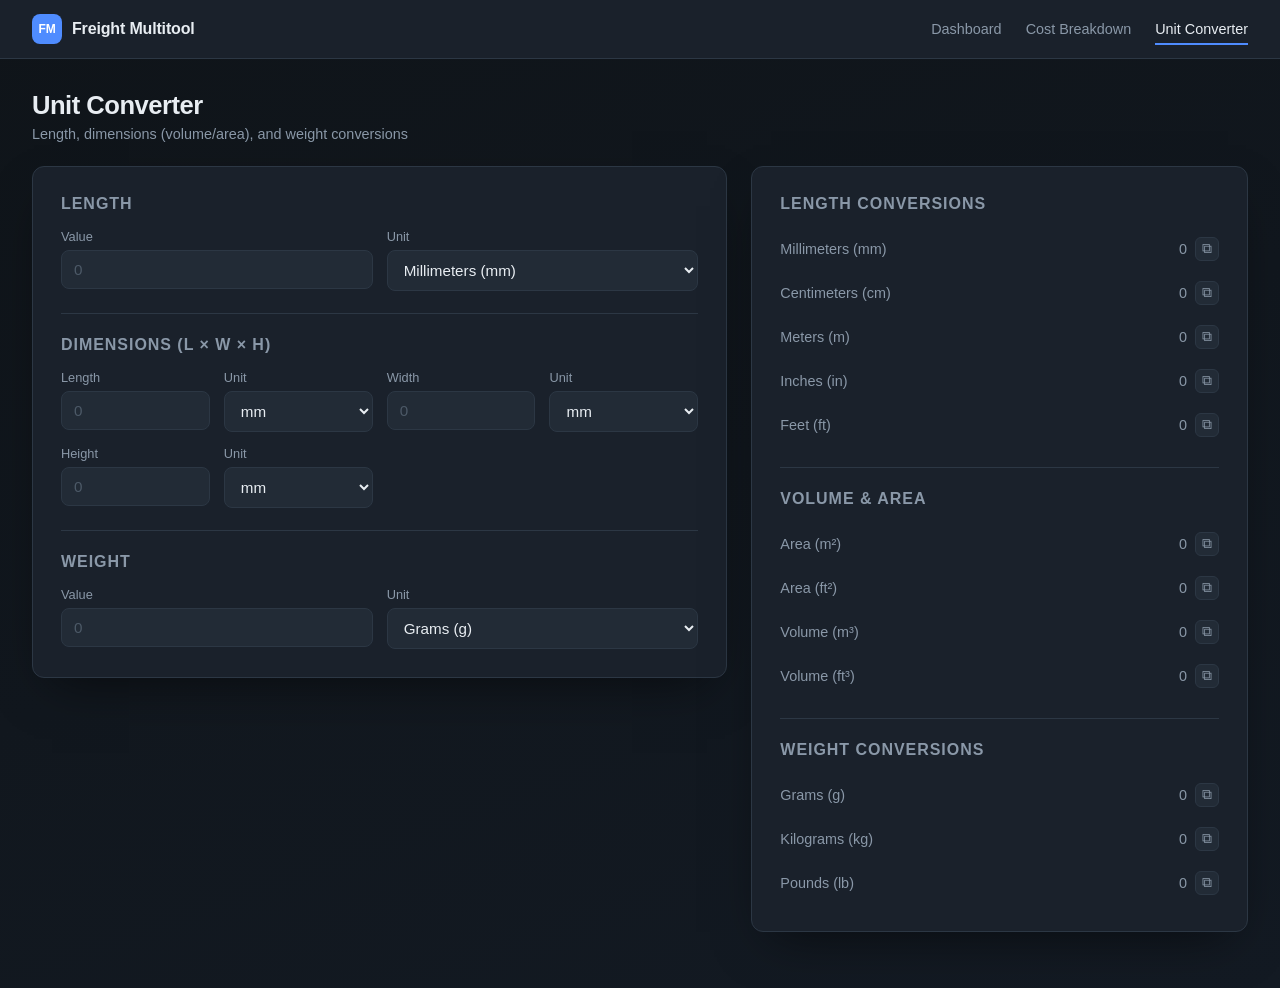
==== convert.html @ 8779c303 "Add dashboard home page and unit converter tool - index.html is now a dashboard with quick-link card" ====
<!DOCTYPE html>
<html lang="en">
<head>
<meta charset="UTF-8">
<meta name="viewport" content="width=device-width, initial-scale=1.0">
<title>Unit Converter</title>
<link rel="stylesheet" href="style.css?v=4">
</head>
<body>
  <nav class="navbar">
    <div class="navbar-brand">
      <a href="index.html" class="navbar-brand-link">
        <span class="navbar-logo">FM</span>
        <span>Freight Multitool</span>
      </a>
    </div>
    <ul class="navbar-links">
      <li><a href="index.html">Dashboard</a></li>
      <li><a href="freight.html">Cost Breakdown</a></li>
      <li><a href="convert.html" class="active">Unit Converter</a></li>
    </ul>
  </nav>

  <div class="app">
    <header class="app-header">
      <h1>Unit Converter</h1>
      <p class="subtitle">Length, dimensions (volume/area), and weight conversions</p>
    </header>

    <main class="layout">
      <section class="card form-card">
        <h2 class="section-title">Length</h2>
        <section class="field-group">
          <div class="field">
            <label for="lengthValue">Value</label>
            <input type="number" id="lengthValue" step="any" placeholder="0">
          </div>
          <div class="field">
            <label for="lengthUnit">Unit</label>
            <select id="lengthUnit">
              <option value="mm">Millimeters (mm)</option>
              <option value="cm">Centimeters (cm)</option>
              <option value="m">Meters (m)</option>
              <option value="in">Inches (in)</option>
              <option value="ft">Feet (ft)</option>
            </select>
          </div>
        </section>

        <hr class="divider">

        <h2 class="section-title">Dimensions (L × W × H)</h2>
        <section class="field-group three-col">
          <div class="field">
            <label for="dimLength">Length</label>
            <input type="number" id="dimLength" step="any" placeholder="0">
          </div>
          <div class="field">
            <label for="dimLengthUnit">Unit</label>
            <select id="dimLengthUnit" class="dim-unit">
              <option value="mm">mm</option>
              <option value="cm">cm</option>
              <option value="m">m</option>
              <option value="in">in</option>
              <option value="ft">ft</option>
            </select>
          </div>
          <div class="field">
            <label for="dimWidth">Width</label>
            <input type="number" id="dimWidth" step="any" placeholder="0">
          </div>
          <div class="field">
            <label for="dimWidthUnit">Unit</label>
            <select id="dimWidthUnit" class="dim-unit">
              <option value="mm">mm</option>
              <option value="cm">cm</option>
              <option value="m">m</option>
              <option value="in">in</option>
              <option value="ft">ft</option>
            </select>
          </div>
          <div class="field">
            <label for="dimHeight">Height</label>
            <input type="number" id="dimHeight" step="any" placeholder="0">
          </div>
          <div class="field">
            <label for="dimHeightUnit">Unit</label>
            <select id="dimHeightUnit" class="dim-unit">
              <option value="mm">mm</option>
              <option value="cm">cm</option>
              <option value="m">m</option>
              <option value="in">in</option>
              <option value="ft">ft</option>
            </select>
          </div>
        </section>

        <hr class="divider">

        <h2 class="section-title">Weight</h2>
        <section class="field-group">
          <div class="field">
            <label for="weightValue">Value</label>
            <input type="number" id="weightValue" step="any" placeholder="0">
          </div>
          <div class="field">
            <label for="weightUnit">Unit</label>
            <select id="weightUnit">
              <option value="g">Grams (g)</option>
              <option value="kg">Kilograms (kg)</option>
              <option value="lb">Pounds (lb)</option>
            </select>
          </div>
        </section>
      </section>

      <section class="card results-card">
        <h2 class="section-title">Length Conversions</h2>
        <section class="results" id="lengthResults"></section>

        <hr class="divider">

        <h2 class="section-title">Volume &amp; Area</h2>
        <section class="results" id="dimResults"></section>

        <hr class="divider">

        <h2 class="section-title">Weight Conversions</h2>
        <section class="results" id="weightResults"></section>
      </section>
    </main>
  </div>

  <script src="convert.js?v=1"></script>
</body>
</html>
---- style.css ----
:root {
  --bg: #0f1419;
  --card-bg: #1a212b;
  --field-bg: #222b36;
  --border: #2c3744;
  --text: #e8edf2;
  --text-dim: #8a98a8;
  --accent: #4f8cff;
  --accent-dim: #335c99;
  --positive: #36c98e;
  --negative: #ef5a6f;
  --radius: 12px;
}

* {
  box-sizing: border-box;
}

body {
  margin: 0;
  min-height: 100vh;
  background: linear-gradient(160deg, #0f1419 0%, #131a23 100%);
  font-family: "Inter", -apple-system, BlinkMacSystemFont, "Segoe UI", sans-serif;
  color: var(--text);
}

.navbar {
  display: flex;
  align-items: center;
  justify-content: space-between;
  padding: 14px 32px;
  background: var(--card-bg);
  border-bottom: 1px solid var(--border);
  position: sticky;
  top: 0;
  z-index: 10;
}

.navbar-brand {
  display: flex;
  align-items: center;
  gap: 10px;
  font-weight: 600;
  letter-spacing: -0.01em;
}

.navbar-brand-link {
  display: flex;
  align-items: center;
  gap: 10px;
  color: var(--text);
  text-decoration: none;
}

.navbar-logo {
  display: inline-flex;
  align-items: center;
  justify-content: center;
  width: 30px;
  height: 30px;
  border-radius: 8px;
  background: var(--accent);
  color: #fff;
  font-size: 0.75rem;
  font-weight: 700;
}

.navbar-links {
  display: flex;
  list-style: none;
  gap: 24px;
  margin: 0;
  padding: 0;
}

.navbar-links a {
  color: var(--text-dim);
  text-decoration: none;
  font-size: 0.9rem;
  padding: 6px 0;
  border-bottom: 2px solid transparent;
  transition: color 0.15s ease, border-color 0.15s ease;
}

.navbar-links a:hover {
  color: var(--text);
}

.navbar-links a.active {
  color: var(--text);
  border-color: var(--accent);
}

.app {
  width: 100%;
  max-width: 1280px;
  margin: 0 auto;
  padding: 32px 32px 56px;
}

.app-header {
  text-align: left;
  margin-bottom: 24px;
}

.app-header h1 {
  font-size: 1.6rem;
  margin: 0 0 6px;
  letter-spacing: -0.02em;
}

.subtitle {
  color: var(--text-dim);
  margin: 0;
  font-size: 0.9rem;
}

.layout {
  display: grid;
  grid-template-columns: minmax(0, 1.4fr) minmax(360px, 1fr);
  gap: 24px;
  align-items: start;
}

.card {
  background: var(--card-bg);
  border: 1px solid var(--border);
  border-radius: var(--radius);
  padding: 28px;
  box-shadow: 0 20px 50px -20px rgba(0, 0, 0, 0.6);
}

.results-card {
  position: sticky;
  top: 88px;
}

.section-title {
  font-size: 1rem;
  text-transform: uppercase;
  letter-spacing: 0.06em;
  color: var(--text-dim);
  margin: 0 0 16px;
}

.subsection-title {
  font-size: 0.85rem;
  color: var(--text-dim);
  margin: 18px 0 10px;
  display: flex;
  align-items: center;
  gap: 8px;
}

.rate-tag {
  background: var(--field-bg);
  border: 1px solid var(--border);
  color: var(--accent);
  padding: 2px 8px;
  border-radius: 100px;
  font-size: 0.75rem;
}

.field-group {
  display: grid;
  grid-template-columns: 1fr 1fr;
  gap: 14px;
}

.field-group.three-col {
  grid-template-columns: repeat(4, 1fr);
}

.field {
  display: flex;
  flex-direction: column;
  gap: 6px;
}

.field label {
  font-size: 0.8rem;
  color: var(--text-dim);
}

.field input,
.field select {
  background: var(--field-bg);
  border: 1px solid var(--border);
  border-radius: 8px;
  padding: 10px 12px;
  color: var(--text);
  font-size: 0.95rem;
  transition: border-color 0.15s ease;
  outline: none;
  width: 100%;
}

.field input:focus,
.field select:focus {
  border-color: var(--accent);
}

.input-with-check {
  display: flex;
  align-items: center;
  gap: 10px;
}

.input-with-check input[type="number"] {
  flex: 1;
}

.check-label {
  display: flex;
  align-items: center;
  gap: 6px;
  font-size: 0.8rem;
  color: var(--text-dim);
  white-space: nowrap;
  cursor: pointer;
  user-select: none;
}

.check-label input[type="checkbox"] {
  width: auto;
  accent-color: var(--accent);
  cursor: pointer;
}

.quick-buttons {
  display: flex;
  gap: 8px;
  margin-top: 4px;
}

.quick-buttons button {
  flex: 1;
  background: var(--field-bg);
  border: 1px solid var(--border);
  color: var(--text-dim);
  border-radius: 8px;
  padding: 7px 0;
  font-size: 0.85rem;
  cursor: pointer;
  transition: border-color 0.15s ease, color 0.15s ease;
}

.quick-buttons button:hover {
  border-color: var(--accent);
  color: var(--text);
}

.quick-buttons button.active {
  border-color: var(--accent);
  background: var(--accent-dim);
  color: var(--text);
}

.field input::placeholder {
  color: #4d5a68;
}

.field[hidden] {
  display: none;
}

.action-buttons {
  display: flex;
  gap: 12px;
  margin-top: 24px;
}

.btn {
  flex: 1;
  padding: 12px 0;
  border-radius: 8px;
  font-size: 0.95rem;
  font-weight: 600;
  cursor: pointer;
  border: 1px solid var(--border);
  transition: border-color 0.15s ease, background 0.15s ease, color 0.15s ease;
}

.btn-secondary {
  background: var(--field-bg);
  color: var(--text-dim);
}

.btn-secondary:hover {
  border-color: var(--negative);
  color: var(--negative);
}

.btn-primary {
  background: var(--accent);
  border-color: var(--accent);
  color: #fff;
}

.btn-primary:hover {
  background: var(--accent-dim);
}

.calc-hint {
  font-size: 0.78rem;
  color: var(--accent);
  min-height: 1em;
}

.calc-hint.error {
  color: var(--negative);
}

.divider {
  border: none;
  border-top: 1px solid var(--border);
  margin: 22px 0;
}

.results {
  display: flex;
  flex-direction: column;
  gap: 4px;
}

.result-row {
  display: flex;
  justify-content: space-between;
  align-items: baseline;
  padding: 8px 0;
  font-size: 0.9rem;
  color: var(--text-dim);
}

.result-row.subtotal {
  border-top: 1px solid var(--border);
  margin-top: 6px;
  padding-top: 12px;
  color: var(--text);
  font-weight: 500;
}

.result-row.sub-note {
  font-size: 0.82rem;
  color: var(--accent);
  padding: 4px 0 10px;
}

.value-with-copy {
  display: inline-flex;
  align-items: center;
  gap: 8px;
}

.copy-btn {
  background: var(--field-bg);
  border: 1px solid var(--border);
  color: var(--text-dim);
  border-radius: 6px;
  width: 24px;
  height: 24px;
  font-size: 0.85rem;
  line-height: 1;
  cursor: pointer;
  display: inline-flex;
  align-items: center;
  justify-content: center;
  transition: border-color 0.15s ease, color 0.15s ease;
}

.copy-btn:hover {
  border-color: var(--accent);
  color: var(--text);
}

.copy-btn.copied {
  border-color: var(--positive);
  color: var(--positive);
}

.result-row.total {
  border-top: 1px solid var(--border);
  margin-top: 6px;
  padding-top: 14px;
  font-size: 1.2rem;
  font-weight: 700;
  color: var(--text);
}

.result-row.diff {
  margin-top: 10px;
  font-size: 1.05rem;
  font-weight: 600;
  border-radius: 8px;
  padding: 12px 14px;
  background: var(--field-bg);
}

.result-row.diff.positive span:last-child {
  color: var(--positive);
}

.result-row.diff.negative span:last-child {
  color: var(--negative);
}

@media (max-width: 980px) {
  .layout {
    grid-template-columns: 1fr;
  }

  .results-card {
    position: static;
  }

  .field-group.three-col {
    grid-template-columns: 1fr 1fr;
  }
}

@media (max-width: 640px) {
  .navbar {
    padding: 12px 16px;
  }

  .navbar-links {
    gap: 14px;
  }

  .app {
    padding: 20px 16px 40px;
  }

  .card {
    padding: 20px;
  }
}

@media (max-width: 480px) {
  .field-group,
  .field-group.three-col {
    grid-template-columns: 1fr;
  }
}

.dashboard-grid {
  display: grid;
  grid-template-columns: repeat(auto-fit, minmax(260px, 1fr));
  gap: 20px;
}

.dash-card {
  background: var(--card-bg);
  border: 1px solid var(--border);
  border-radius: var(--radius);
  padding: 24px;
  text-decoration: none;
  color: var(--text);
  box-shadow: 0 20px 50px -20px rgba(0, 0, 0, 0.6);
  transition: border-color 0.15s ease, transform 0.15s ease;
}

.dash-card:hover {
  border-color: var(--accent);
  transform: translateY(-2px);
}

.dash-card-icon {
  font-size: 1.8rem;
  display: block;
  margin-bottom: 10px;
}

.dash-card h2 {
  font-size: 1.1rem;
  margin: 0 0 8px;
}

.dash-card p {
  color: var(--text-dim);
  font-size: 0.88rem;
  margin: 0;
  line-height: 1.4;
}

.print-only {
  display: none;
}

@media print {
  html,
  body {
    margin: 0;
    padding: 0;
    height: auto;
  }

  .navbar,
  .app {
    display: none !important;
  }

  .print-only {
    display: block;
    width: 4in;
    font-family: -apple-system, BlinkMacSystemFont, "Segoe UI", sans-serif;
    font-size: 11px;
    color: #111;
    padding: 8px;
  }

  .print-only .p-title {
    font-size: 16px;
    font-weight: 700;
    margin-bottom: 4px;
  }

  .print-only .p-row {
    padding: 2px 0;
  }

  .print-only .p-sub {
    padding-left: 12px;
    color: #555;
    font-size: 10px;
  }

  .print-only .p-bold {
    font-weight: 700;
  }

  .print-only .p-fx {
    color: #444;
  }

  .print-only hr {
    border: none;
    border-top: 1px solid #ccc;
    margin: 6px 0;
  }

  @page {
    size: 4in 6in;
    margin: 0.25in;
  }
}
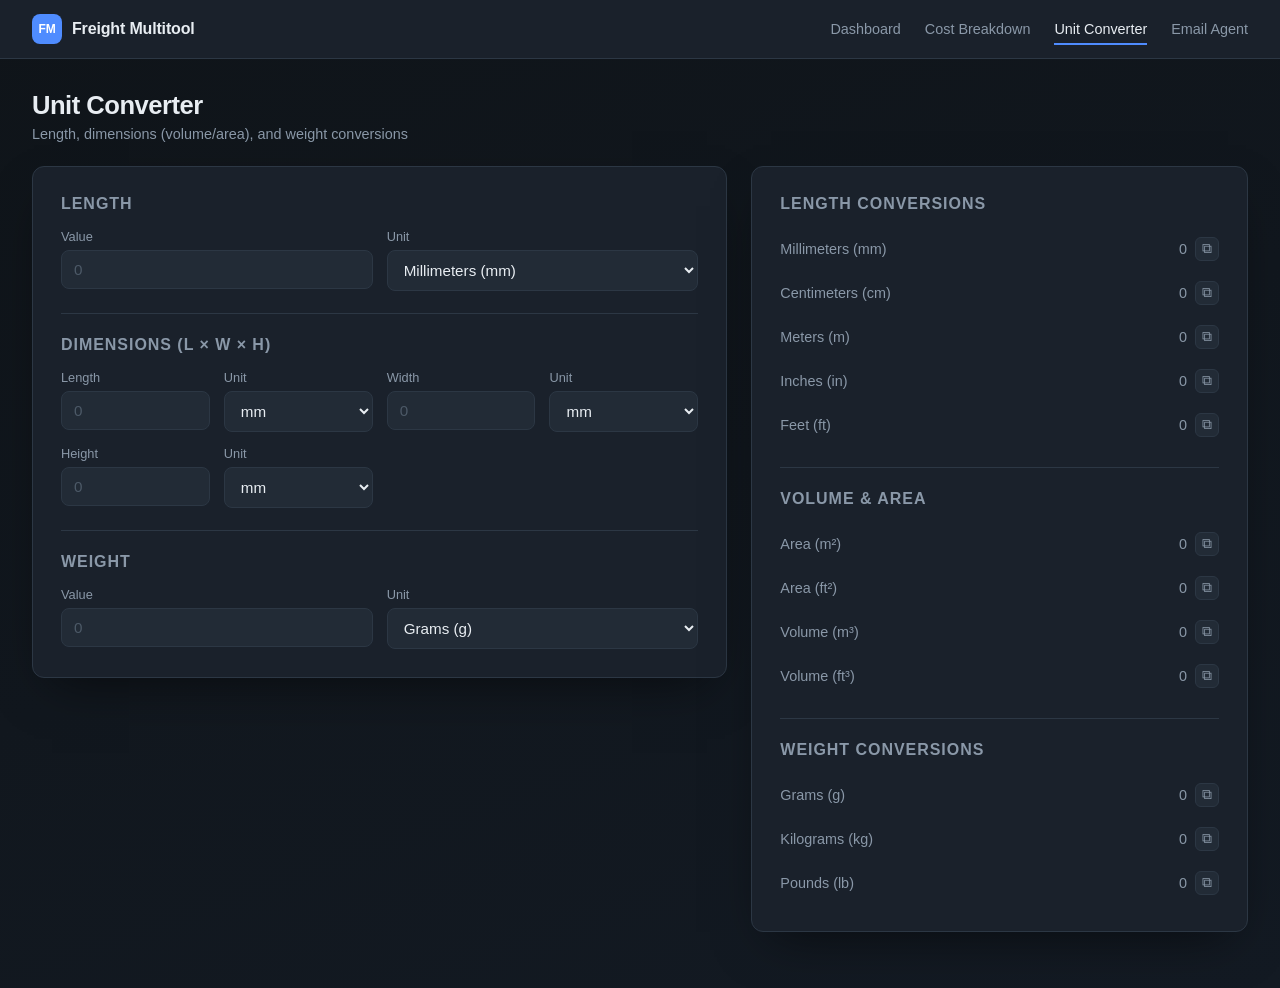
==== commit e4d60bf5: "Add Email Agent page for shipment quote requests New email.html + email.js page: fill in agent, ship" ====
--- a/convert.html
+++ b/convert.html
@@ -18,6 +18,7 @@
       <li><a href="index.html">Dashboard</a></li>
       <li><a href="freight.html">Cost Breakdown</a></li>
       <li><a href="convert.html" class="active">Unit Converter</a></li>
+      <li><a href="email.html">Email Agent</a></li>
     </ul>
   </nav>
 
--- a/style.css
+++ b/style.css
@@ -171,6 +171,10 @@
   grid-template-columns: repeat(4, 1fr);
 }
 
+.field.full-width {
+  grid-column: 1 / -1;
+}
+
 .field {
   display: flex;
   flex-direction: column;
@@ -183,20 +187,24 @@
 }
 
 .field input,
-.field select {
+.field select,
+.field textarea {
   background: var(--field-bg);
   border: 1px solid var(--border);
   border-radius: 8px;
   padding: 10px 12px;
   color: var(--text);
   font-size: 0.95rem;
+  font-family: inherit;
   transition: border-color 0.15s ease;
   outline: none;
   width: 100%;
+  resize: vertical;
 }
 
 .field input:focus,
-.field select:focus {
+.field select:focus,
+.field textarea:focus {
   border-color: var(--accent);
 }
 
@@ -483,6 +491,39 @@
   line-height: 1.4;
 }
 
+.email-subject-row {
+  background: var(--field-bg);
+  border: 1px solid var(--border);
+  border-radius: 8px;
+  padding: 10px 12px;
+  justify-content: space-between;
+}
+
+.email-subject {
+  font-size: 0.92rem;
+  word-break: break-word;
+}
+
+.email-body {
+  background: var(--field-bg);
+  border: 1px solid var(--border);
+  border-radius: 8px;
+  padding: 14px;
+  font-family: inherit;
+  font-size: 0.88rem;
+  line-height: 1.5;
+  white-space: pre-wrap;
+  word-break: break-word;
+  margin: 0;
+  max-height: 60vh;
+  overflow-y: auto;
+}
+
+.copy-body-btn {
+  margin-top: 16px;
+  width: 100%;
+}
+
 .print-only {
   display: none;
 }
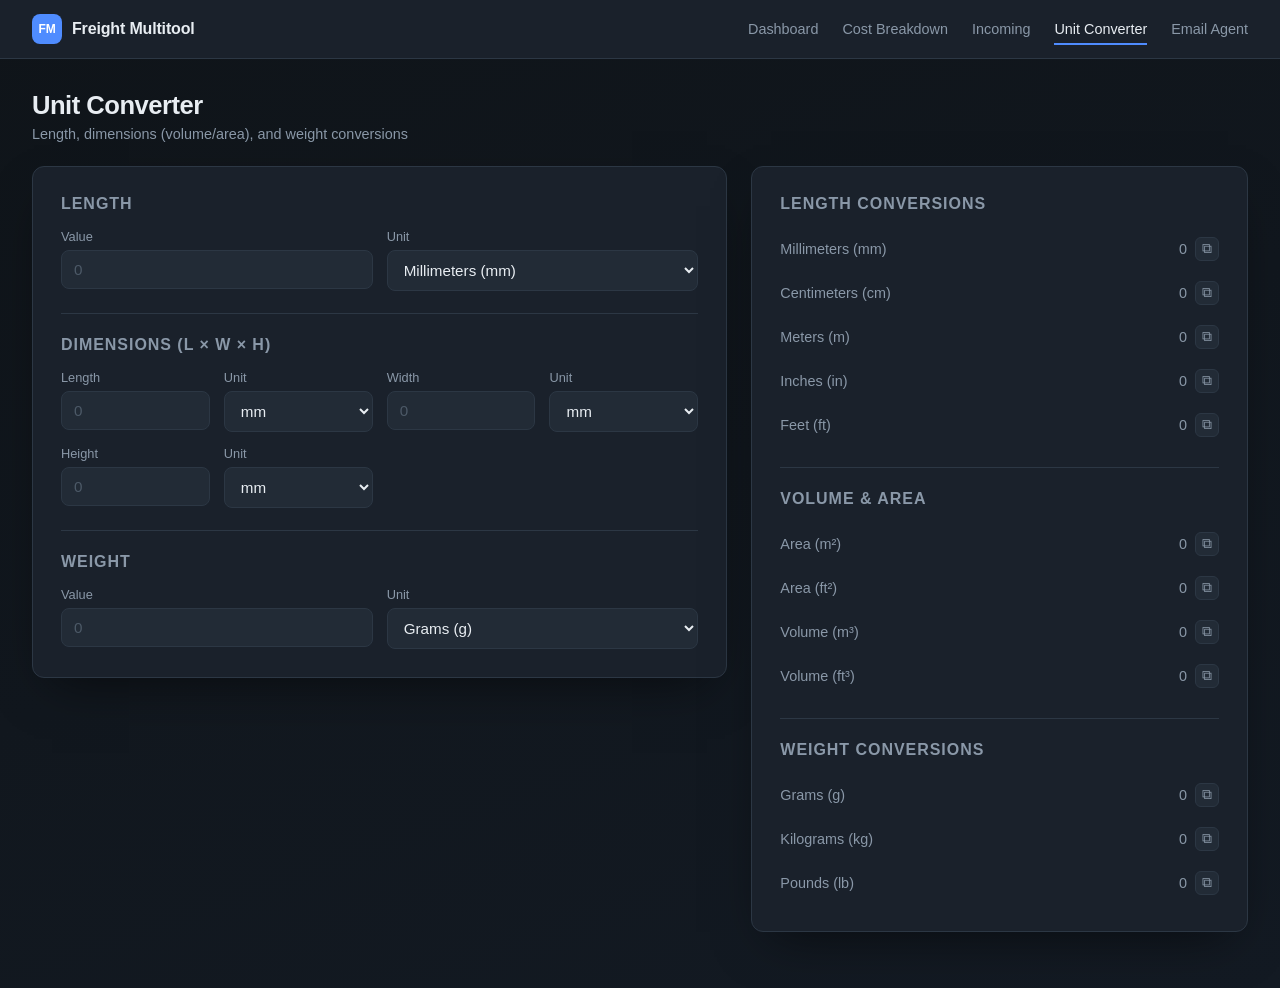
==== commit e5ffc892: "Add Incoming Shipments tracker (Phase 2) New incoming.html/incoming.js page for tracking incoming sh" ====
--- a/convert.html
+++ b/convert.html
@@ -17,6 +17,7 @@
     <ul class="navbar-links">
       <li><a href="index.html">Dashboard</a></li>
       <li><a href="freight.html">Cost Breakdown</a></li>
+      <li><a href="incoming.html">Incoming</a></li>
       <li><a href="convert.html" class="active">Unit Converter</a></li>
       <li><a href="email.html">Email Agent</a></li>
     </ul>
--- a/style.css
+++ b/style.css
@@ -176,6 +176,44 @@
 }
 
 .field {
+  position: relative;
+}
+
+.autocomplete-list {
+  list-style: none;
+  margin: 4px 0 0;
+  padding: 4px;
+  position: absolute;
+  top: 100%;
+  left: 0;
+  right: 0;
+  z-index: 20;
+  background: var(--card-bg);
+  border: 1px solid var(--border);
+  border-radius: 8px;
+  box-shadow: 0 12px 30px -10px rgba(0, 0, 0, 0.6);
+  display: none;
+  max-height: 240px;
+  overflow-y: auto;
+}
+
+.autocomplete-list.open {
+  display: block;
+}
+
+.autocomplete-list li {
+  padding: 8px 10px;
+  border-radius: 6px;
+  font-size: 0.88rem;
+  cursor: pointer;
+  color: var(--text);
+}
+
+.autocomplete-list li:hover {
+  background: var(--field-bg);
+}
+
+.field {
   display: flex;
   flex-direction: column;
   gap: 6px;
@@ -272,6 +310,60 @@
   display: none;
 }
 
+.checkbox-field {
+  justify-content: flex-end;
+  padding-bottom: 10px;
+}
+
+.cargo-item {
+  display: grid;
+  grid-template-columns: 64px 1.2fr 1.4fr 84px 60px 60px 60px 32px;
+  gap: 10px;
+  align-items: end;
+  margin-bottom: 12px;
+  padding-bottom: 12px;
+  border-bottom: 1px dashed var(--border);
+}
+
+.cargo-item .field {
+  min-width: 0;
+}
+
+.ci-remove {
+  height: 38px;
+  background: var(--field-bg);
+  border: 1px solid var(--border);
+  color: var(--text-dim);
+  border-radius: 8px;
+  cursor: pointer;
+  font-size: 1.1rem;
+  line-height: 1;
+  transition: border-color 0.15s ease, color 0.15s ease;
+}
+
+.ci-remove:hover {
+  border-color: var(--negative);
+  color: var(--negative);
+}
+
+.add-cargo-btn {
+  flex: 0 0 auto;
+  width: auto;
+  padding: 9px 16px;
+  margin-top: 4px;
+}
+
+@media (max-width: 820px) {
+  .cargo-item {
+    grid-template-columns: repeat(2, 1fr);
+  }
+
+  .ci-remove {
+    grid-column: 1 / -1;
+    height: 34px;
+  }
+}
+
 .action-buttons {
   display: flex;
   gap: 12px;
@@ -307,6 +399,22 @@
 
 .btn-primary:hover {
   background: var(--accent-dim);
+}
+
+.save-status {
+  font-size: 0.82rem;
+  color: var(--text-dim);
+  margin: 12px 0 0;
+  min-height: 1em;
+  line-height: 1.4;
+}
+
+.save-status.ok {
+  color: var(--positive);
+}
+
+.save-status.error {
+  color: var(--negative);
 }
 
 .calc-hint {
@@ -524,6 +632,124 @@
   width: 100%;
 }
 
+/* ---- Load Saved modal ---- */
+.modal-overlay {
+  position: fixed;
+  inset: 0;
+  z-index: 100;
+  background: rgba(6, 10, 14, 0.7);
+  display: flex;
+  align-items: flex-start;
+  justify-content: center;
+  padding: 60px 16px;
+  overflow-y: auto;
+}
+
+.modal-overlay[hidden] {
+  display: none;
+}
+
+.modal {
+  background: var(--card-bg);
+  border: 1px solid var(--border);
+  border-radius: var(--radius);
+  width: 100%;
+  max-width: 560px;
+  padding: 24px;
+  box-shadow: 0 30px 70px -20px rgba(0, 0, 0, 0.7);
+}
+
+.modal-header {
+  display: flex;
+  align-items: center;
+  justify-content: space-between;
+  margin-bottom: 16px;
+}
+
+.modal-header h2 {
+  font-size: 1.1rem;
+  margin: 0;
+}
+
+.modal-close {
+  background: var(--field-bg);
+  border: 1px solid var(--border);
+  color: var(--text-dim);
+  border-radius: 8px;
+  width: 32px;
+  height: 32px;
+  font-size: 1.2rem;
+  line-height: 1;
+  cursor: pointer;
+}
+
+.modal-close:hover {
+  border-color: var(--negative);
+  color: var(--negative);
+}
+
+.modal-search {
+  width: 100%;
+  background: var(--field-bg);
+  border: 1px solid var(--border);
+  border-radius: 8px;
+  padding: 10px 12px;
+  color: var(--text);
+  font-size: 0.95rem;
+  font-family: inherit;
+  outline: none;
+  margin-bottom: 14px;
+}
+
+.modal-search:focus {
+  border-color: var(--accent);
+}
+
+.load-list {
+  display: flex;
+  flex-direction: column;
+  gap: 8px;
+  max-height: 50vh;
+  overflow-y: auto;
+}
+
+.load-item {
+  display: flex;
+  flex-direction: column;
+  gap: 4px;
+  text-align: left;
+  background: var(--field-bg);
+  border: 1px solid var(--border);
+  border-radius: 8px;
+  padding: 10px 12px;
+  cursor: pointer;
+  color: var(--text);
+  transition: border-color 0.15s ease, transform 0.1s ease;
+}
+
+.load-item:hover {
+  border-color: var(--accent);
+  transform: translateY(-1px);
+}
+
+.load-item-main {
+  font-size: 0.92rem;
+  font-weight: 500;
+}
+
+.load-item-sub {
+  font-size: 0.8rem;
+  color: var(--text-dim);
+}
+
+.load-empty {
+  color: var(--text-dim);
+  font-size: 0.88rem;
+  text-align: center;
+  padding: 16px 0;
+  margin: 0;
+}
+
 .print-only {
   display: none;
 }
